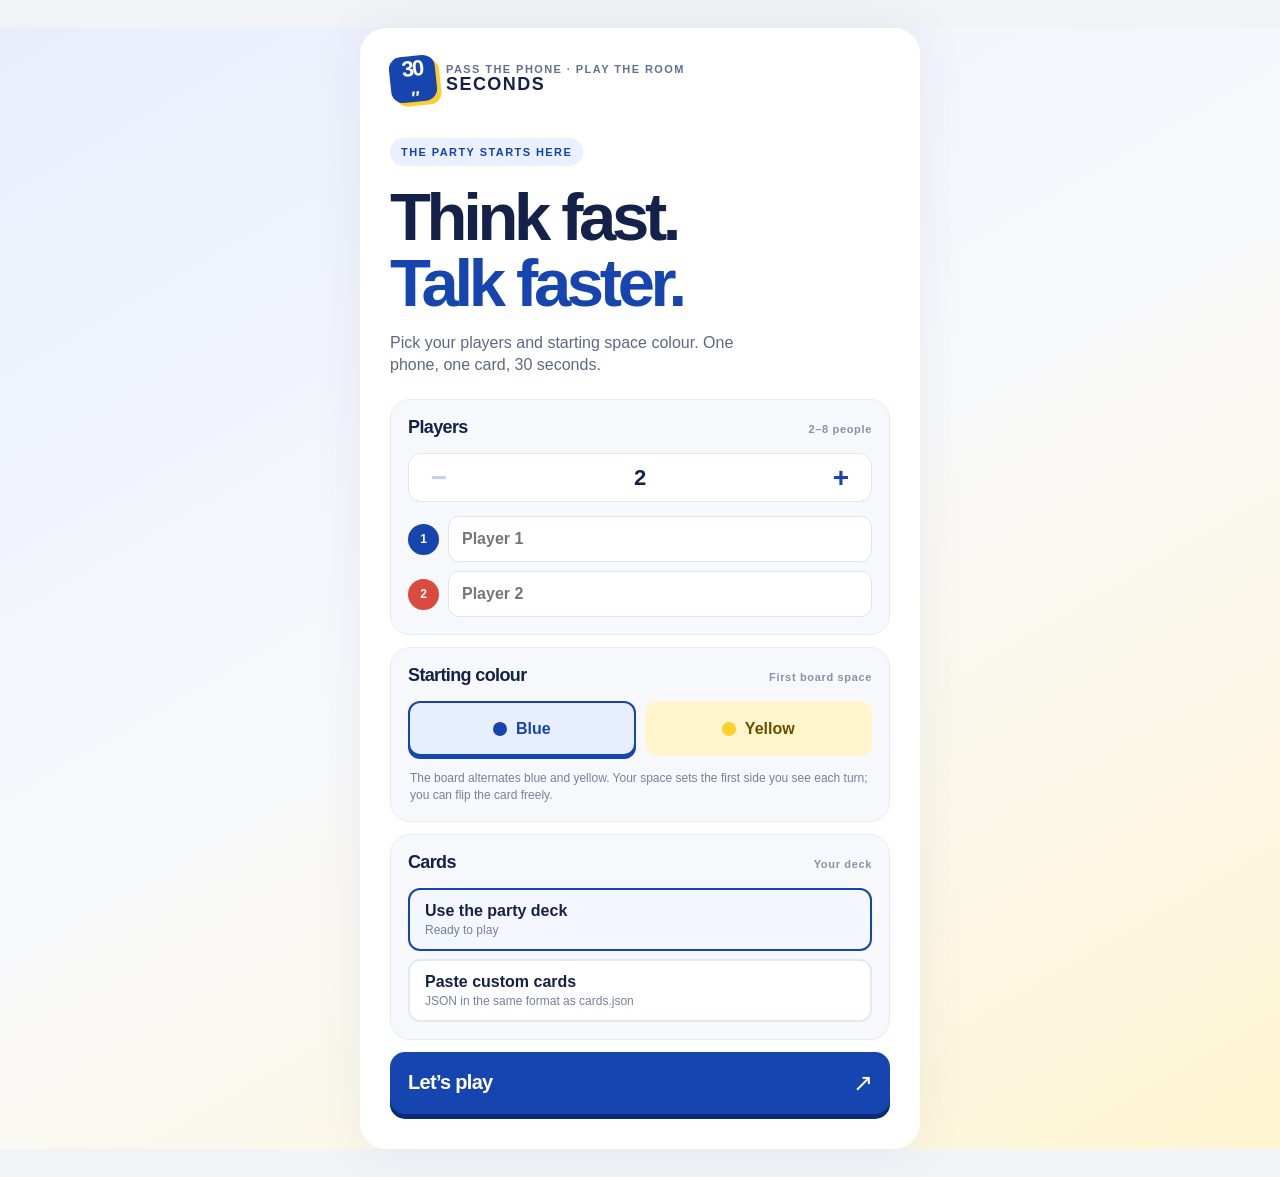
==== 30-seconds/index.html @ 27712582 "30 seconds" ====
<!doctype html>
<html lang="en">
<head>
  <meta charset="utf-8">
  <meta name="viewport" content="width=device-width, initial-scale=1, viewport-fit=cover">
  <meta name="theme-color" content="#113a8f">
  <meta name="description" content="A fast, pass-the-phone 30 Seconds party game.">
  <title>30 Seconds · Party Game</title>
  <link rel="stylesheet" href="styles.css">
  <script src="app.js" defer></script>
</head>
<body>
  <main class="app" id="app">
    <header class="masthead">
      <div class="brand-mark" aria-hidden="true">30<span>″</span></div>
      <div><div class="eyebrow">PASS THE PHONE · PLAY THE ROOM</div><div class="brand-name">SECONDS</div></div>
    </header>

    <section class="screen" id="setup-screen" aria-labelledby="setup-title">
      <div class="hero">
        <span class="pill">THE PARTY STARTS HERE</span>
        <h1 id="setup-title">Think fast.<br><em>Talk faster.</em></h1>
        <p>Pick your players and starting space colour. One phone, one card, 30 seconds.</p>
      </div>
      <form id="setup-form" novalidate>
        <div class="panel">
          <div class="section-heading"><h2>Players</h2><span>2–8 people</span></div>
          <div class="stepper" aria-label="Number of players">
            <button class="stepper-button" type="button" id="remove-player" aria-label="Remove a player">−</button>
            <output id="player-count" aria-live="polite">2</output>
            <button class="stepper-button" type="button" id="add-player" aria-label="Add a player">+</button>
          </div>
          <div id="player-fields" class="player-fields"></div>
        </div>
        <div class="panel">
          <div class="section-heading"><h2>Starting colour</h2><span>First board space</span></div>
          <div class="choice-row colour-options">
            <label class="choice choice-blue"><input type="radio" name="colour" value="blue" checked><span><i aria-hidden="true"></i>Blue</span></label>
            <label class="choice choice-yellow"><input type="radio" name="colour" value="yellow"><span><i aria-hidden="true"></i>Yellow</span></label>
          </div>
          <p class="setup-hint">The board alternates blue and yellow. Your space sets the first side you see each turn; you can flip the card freely.</p>
        </div>
        <div class="panel">
          <div class="section-heading"><h2>Cards</h2><span>Your deck</span></div>
          <div class="source-options">
            <label class="source-choice"><input type="radio" name="card-source" value="default" checked><span>Use the party deck<small>Ready to play</small></span></label>
            <label class="source-choice"><input type="radio" name="card-source" value="custom"><span>Paste custom cards<small>JSON in the same format as cards.json</small></span></label>
          </div>
          <div id="custom-cards-wrap" class="custom-cards" hidden>
            <label for="custom-cards">Custom cards JSON</label>
            <textarea id="custom-cards" spellcheck="false" autocapitalize="off" autocomplete="off" placeholder='{"cards":[{"blue":["Prompt 1","Prompt 2","Prompt 3","Prompt 4","Prompt 5"],"yellow":["Prompt 1","Prompt 2","Prompt 3","Prompt 4","Prompt 5"]}]}'></textarea>
            <p>Each card needs five Blue prompts and five Yellow prompts. This stays in your browser for this session.</p>
          </div>
        </div>
        <p class="error-message" id="setup-error" role="alert" hidden></p>
        <button type="submit" class="button button-primary" id="start-game">Let’s play <span aria-hidden="true">↗</span></button>
      </form>
    </section>

    <section class="screen reveal-screen" id="reveal-screen" aria-labelledby="reveal-title" hidden>
      <div class="reveal-confetti" aria-hidden="true">✦ &nbsp; ✷ &nbsp; ✦</div>
      <span class="pill">FIRST UP</span>
      <h1 id="reveal-title"><span id="starter-name"></span><br><em>goes first!</em></h1>
      <p>Pass the phone to them and get ready.</p>
      <button type="button" class="button button-primary" id="show-board">Show the board <span aria-hidden="true">→</span></button>
    </section>

    <section class="screen" id="board-screen" aria-labelledby="board-title" hidden>
      <div class="screen-top"><span class="pill">THE RACE IS ON</span><span id="turn-counter" class="turn-counter"></span></div>
      <h1 id="board-title" class="screen-title">The board<span class="dot">.</span></h1>
      <div id="player-legend" class="player-legend"></div>
      <div class="board-wrap"><div id="board" class="board" aria-label="Game board"></div></div>
      <div class="turn-panel" id="turn-panel">
        <div class="turn-label" id="turn-label">UP NEXT</div>
        <h2 id="turn-player"></h2>
        <p id="turn-detail"></p>
        <button type="button" class="button button-primary" id="board-action"></button>
      </div>
    </section>

    <section class="screen round-screen" id="round-screen" aria-labelledby="round-title" hidden>
      <div class="round-header"><div><span class="eyebrow">NOW PLAYING</span><h1 id="round-title"></h1></div><div class="timer" id="timer" role="timer" aria-label="Seconds remaining">30</div></div>
      <div class="timer-track"><div id="timer-progress"></div></div>
      <div class="game-card" id="game-card"><div class="card-top"><span id="card-colour"></span><span>30 SECONDS <b>✦</b></span></div><ol id="prompts"></ol><div class="card-bottom">SAY IT · GUESS IT · KEEP GOING</div></div>
      <div class="deck-note">ONE CARD · BOTH SIDES · 30 SECONDS</div>
      <button type="button" class="button button-primary" id="flip-card">Flip card ↻</button>
    </section>

    <section class="screen score-screen" id="score-screen" aria-labelledby="score-title" hidden>
      <div class="time-up">TIME’S UP!</div>
      <span class="pill">NICE WORK, <span id="score-player-label"></span></span>
      <h1 id="score-title">How many did<br>you get <em>correct?</em></h1>
      <p>Review both sides, then count your correct answers out of 10.</p>
      <div id="score-review" class="score-review" aria-label="Card used this turn"></div>
      <div id="score-buttons" class="score-buttons" aria-label="Correct answers"></div>
    </section>

    <section class="screen winner-screen" id="winner-screen" aria-labelledby="winner-title" hidden>
      <div class="trophy" aria-hidden="true">★</div>
      <span class="pill">WE HAVE A WINNER</span>
      <h1 id="winner-title"><span id="winner-name"></span><br><em>wins!</em></h1>
      <p>They made it to the finish line.</p>
      <div id="final-legend" class="player-legend"></div>
      <div class="board-wrap"><div id="final-board" class="board" aria-label="Final game board"></div></div>
      <div class="winner-actions"><button type="button" class="button button-primary" id="play-again">Play again ↗</button><button type="button" class="button button-secondary" id="new-game">New game</button></div>
    </section>
  </main>
</body>
</html>
---- 30-seconds/styles.css ----
:root{font-family:Arial,Helvetica,sans-serif;color:#14224a;background:#f1f3f7;font-synthesis:none}
*{box-sizing:border-box}html{min-height:100%}body{margin:0;min-height:100vh;background:linear-gradient(150deg,#e8eefc 0%,#f8f9fc 48%,#fff5d2 100%)}button,input,textarea{font:inherit}button{cursor:pointer}button:disabled{cursor:not-allowed;opacity:.55}[hidden]{display:none!important}
.app{width:min(100%,560px);min-height:100vh;margin:auto;padding:18px 18px max(28px,env(safe-area-inset-bottom));background:#fff;box-shadow:0 0 55px #14224a0f}.masthead{display:flex;align-items:center;gap:10px;padding:2px 0 24px}.brand-mark{width:46px;height:46px;display:grid;place-items:center;border-radius:12px;background:#1745af;color:#fff;font-size:22px;font-weight:1000;letter-spacing:-2px;transform:rotate(-6deg);box-shadow:4px 4px 0 #ffcd2e}.brand-mark span{font-size:18px;align-self:start;margin-top:6px}.eyebrow,.brand-name,.pill,.section-heading span,.turn-label,.turn-counter,.card-top,.card-bottom,.time-up{font-size:11px;font-weight:900;letter-spacing:.13em}.eyebrow{color:#627193}.brand-name{font-size:18px;letter-spacing:.08em;line-height:1.1}.screen{animation:arrive .26s ease both}@keyframes arrive{from{opacity:0;transform:translateY(8px)}to{opacity:1;transform:translateY(0)}}.pill{display:inline-flex;align-items:center;border-radius:100px;padding:8px 11px;color:#1343aa;background:#eaf0ff}.hero{padding:8px 0 22px}.hero h1,.reveal-screen h1,.score-screen h1,.winner-screen h1{font-size:clamp(43px,10.6vw,67px);line-height:.99;letter-spacing:-.065em;margin:18px 0 15px;font-weight:1000}.hero h1 em,.reveal-screen h1 em,.score-screen h1 em,.winner-screen h1 em{color:#1745af;font-style:normal}.hero p,.reveal-screen p,.score-screen p,.winner-screen p{max-width:365px;font-size:16px;line-height:1.42;color:#5c6882;margin:0}.panel{background:#f7f8fc;border:1px solid #e7eaf2;border-radius:20px;padding:17px;margin-bottom:12px}.section-heading{display:flex;align-items:baseline;justify-content:space-between;margin-bottom:15px;gap:8px}.section-heading h2{font-size:18px;letter-spacing:-.035em;margin:0}.section-heading span{color:#8791a7;letter-spacing:.06em}.stepper{height:49px;display:flex;align-items:center;justify-content:space-between;background:#fff;border:1px solid #e2e6f1;border-radius:13px;overflow:hidden;margin-bottom:14px}.stepper output{font-size:22px;font-weight:900}.stepper-button{height:100%;width:60px;border:0;background:transparent;color:#1745af;font-size:28px;font-weight:600}.stepper-button:disabled{opacity:.25}.player-fields{display:grid;gap:9px}.player-field{display:flex;align-items:center;gap:9px}.player-index{width:31px;height:31px;flex:none;display:grid;place-items:center;border-radius:50%;color:#fff;font-size:12px;font-weight:900;background:var(--marker)}.player-field input{min-width:0;width:100%;height:46px;padding:0 13px;border:1px solid #dfe4ee;border-radius:11px;background:#fff;color:#14224a;font-size:16px;font-weight:700;outline:none}.player-field input:focus,.custom-cards textarea:focus{border-color:#1745af;box-shadow:0 0 0 3px #1745af20}.choice-row{display:grid;grid-template-columns:1fr 1fr;gap:9px}.choice,.source-choice{position:relative;display:block}.choice input,.source-choice input{position:absolute;opacity:0;width:1px;height:1px}.choice span{height:55px;display:flex;align-items:center;justify-content:center;gap:9px;border-radius:12px;border:2px solid transparent;font-weight:900}.choice i{width:14px;height:14px;border-radius:50%}.choice-blue span{background:#e7efff;color:#1745af}.choice-blue i{background:#1745af}.choice-yellow span{background:#fff5cc;color:#665000}.choice-yellow i{background:#ffcf27}.choice input:checked+span{border-color:currentColor;box-shadow:0 3px 0 currentColor}.source-options{display:grid;gap:8px}.source-choice span{display:block;padding:12px 15px;background:#fff;border:2px solid #e5e8f0;border-radius:12px;font-weight:800}.source-choice small{display:block;color:#75819a;font-weight:500;font-size:12px;margin-top:3px}.source-choice input:checked+span{border-color:#1745af;background:#f4f7ff}.custom-cards{margin-top:16px}.custom-cards label{display:block;font-size:13px;font-weight:900;margin-bottom:8px}.custom-cards textarea{display:block;width:100%;min-height:190px;padding:12px;border:1px solid #dfe4ee;border-radius:12px;resize:vertical;background:#fff;color:#14224a;font-family:Consolas,monospace;font-size:13px;line-height:1.45;outline:none}.custom-cards p{font-size:12px;line-height:1.4;color:#75819a;margin:8px 0 0}.error-message{padding:12px 14px;border-radius:11px;color:#a12b36;background:#fff0f0;border:1px solid #f5c9cd;font-size:14px;font-weight:700}.button{width:100%;min-height:62px;border:0;border-radius:15px;padding:13px 18px;font-size:20px;font-weight:900;letter-spacing:-.035em;transition:transform .12s,box-shadow .12s;touch-action:manipulation}.button:active{transform:translateY(3px);box-shadow:none}.button-primary{display:flex;align-items:center;justify-content:space-between;background:#1745af;color:#fff;box-shadow:0 5px 0 #0a2b75}.button-primary span{font-size:24px}.button-secondary{background:#ecf0f8;color:#1745af}.reveal-screen,.winner-screen{text-align:center;padding-top:32px}.reveal-screen h1,.winner-screen h1{overflow-wrap:anywhere}.reveal-screen p,.winner-screen p{margin:0 auto 32px}.reveal-confetti{font-size:40px;color:#ffcb28;letter-spacing:6px;margin:35px 0 28px}.screen-top{display:flex;justify-content:space-between;align-items:center}.turn-counter{color:#7b88a0}.screen-title{font-size:40px;letter-spacing:-.055em;margin:13px 0 15px}.dot{color:#ffca28}.player-legend{display:flex;flex-wrap:wrap;gap:7px;margin:0 0 16px}.legend-item{display:flex;align-items:center;gap:6px;border:1px solid #e1e6ef;border-radius:100px;padding:5px 9px 5px 5px;background:#fff;font-size:12px;font-weight:800;max-width:100%}.legend-item.current{border-color:#1745af;background:#ecf2ff}.legend-item .player-index{width:22px;height:22px;font-size:10px}.legend-item strong{overflow:hidden;text-overflow:ellipsis;white-space:nowrap;max-width:115px}.board-wrap{padding:10px;background:#e8edf8;border-radius:18px;box-shadow:inset 0 2px 5px #102d5b12}.board{display:grid;grid-template-columns:repeat(4,minmax(0,1fr));gap:6px}.space{min-width:0;min-height:58px;padding:5px 3px;border-radius:10px;background:#fff;display:flex;flex-direction:column;align-items:center;justify-content:center;gap:3px;border:1px solid #dbe2ee}.space:nth-child(8n+2),.space:nth-child(8n+7){background:#fff9e3}.space.start{background:#e8f0ff}.space.finish{background:#fff0a6;border-color:#e9c94c}.space-label{font-size:11px;font-weight:900;color:#8490a5;line-height:1}.space.finish .space-label{color:#765800}.markers{display:flex;justify-content:center;align-items:center;flex-wrap:wrap;gap:2px;min-height:20px}.marker{width:19px;height:19px;border-radius:50%;display:grid;place-items:center;background:var(--marker);color:#fff;font-size:10px;font-weight:900;border:2px solid #fff;box-shadow:0 1px 3px #12213a55}.marker.active{outline:2px solid #14224a}.turn-panel{margin-top:16px;padding:18px;border-radius:18px;background:#142e70;color:#fff;box-shadow:0 7px 0 #0a2054}.turn-label{color:#ffdb4b}.turn-panel h2{font-size:29px;letter-spacing:-.045em;line-height:1.05;margin:8px 0;overflow-wrap:anywhere}.turn-panel p{margin:0 0 18px;color:#c7d6f9;font-size:14px}.turn-panel .button-primary{background:#ffcf28;color:#16234a;box-shadow:0 5px 0 #bb9310}.round-screen{min-height:calc(100vh - 95px);display:flex;flex-direction:column}.round-header{display:flex;justify-content:space-between;align-items:center;gap:14px}.round-header h1{font-size:30px;letter-spacing:-.05em;line-height:1.1;margin:4px 0 0;overflow-wrap:anywhere}.timer{flex:none;width:88px;height:88px;border-radius:50%;display:grid;place-items:center;background:#1745af;color:#fff;border:7px solid #d9e6ff;font-size:42px;font-weight:1000;letter-spacing:-.07em;font-variant-numeric:tabular-nums}.timer.urgent{background:#d63841;border-color:#ffe1e2}.timer-track{height:8px;margin:14px 0 17px;border-radius:99px;background:#e6eaf2;overflow:hidden}.timer-track div{height:100%;width:100%;background:#ffce29;transform-origin:left;transition:width .1s linear}.game-card{flex:1;min-height:430px;display:flex;flex-direction:column;padding:22px;border-radius:24px;background:#1745af;color:#fff;box-shadow:0 10px 0 #0d2d7a,0 15px 25px #11275b26;overflow:hidden;position:relative}.game-card:before,.game-card:after{content:"";position:absolute;border:2px solid #ffffff19;border-radius:50%;width:240px;height:240px;pointer-events:none}.game-card:before{right:-110px;top:-130px}.game-card:after{left:-150px;bottom:-140px}.game-card.yellow{background:#ffcd27;color:#1f2850;box-shadow:0 10px 0 #d4a91c,0 15px 25px #715c1626}.card-top{display:flex;justify-content:space-between;gap:8px;position:relative;z-index:1}.card-top b{color:#ffd12f}.game-card.yellow .card-top b{color:#1745af}.game-card ol{list-style:none;counter-reset:clue;display:flex;flex:1;flex-direction:column;justify-content:space-evenly;margin:14px 0 10px;padding:0;position:relative;z-index:1}.game-card li{counter-increment:clue;display:flex;align-items:center;gap:13px;padding:8px 0;border-bottom:1px solid #ffffff35;font-size:clamp(19px,5vw,28px);font-weight:900;letter-spacing:-.035em;line-height:1.12;overflow-wrap:anywhere}.game-card.yellow li{border-color:#23315b2b}.game-card li:before{content:counter(clue,decimal-leading-zero);width:29px;flex:none;font-size:13px;letter-spacing:0;opacity:.65}.card-bottom{position:relative;z-index:1;opacity:.62;text-align:center}.deck-note{text-align:center;min-height:26px;margin:20px 0 4px;color:#75819a;font-size:12px;font-weight:700}.round-screen>.button{margin-top:auto}.score-screen{padding-top:18px}.time-up{font-size:32px;letter-spacing:-.04em;color:#d63841;margin-bottom:24px;transform:rotate(-3deg)}.score-screen h1{font-size:clamp(39px,9vw,58px)}.score-screen p{margin-bottom:25px}.score-buttons{display:grid;grid-template-columns:repeat(3,1fr);gap:10px}.score-buttons button{height:93px;border:2px solid #dfe5f2;border-radius:17px;background:#f7f9ff;color:#1745af;font-size:41px;font-weight:1000;box-shadow:0 5px 0 #dfe5f2;touch-action:manipulation}.score-buttons button:active{transform:translateY(5px);box-shadow:none}.trophy{width:93px;height:93px;display:grid;place-items:center;margin:8px auto 24px;background:#ffcf29;color:#1745af;border-radius:24px;font-size:70px;transform:rotate(-8deg);box-shadow:7px 7px 0 #e3b52a}.winner-screen .player-legend{justify-content:center}.winner-actions{display:grid;gap:10px;margin-top:20px}.winner-actions .button-primary{justify-content:center}
input:focus-visible,button:focus-visible,textarea:focus-visible{outline:3px solid #ffba08;outline-offset:3px}
@media(max-width:380px){.app{padding-inline:13px}.board{gap:4px}.space{min-height:53px}.game-card{padding:18px;min-height:390px}.game-card li{font-size:19px}.timer{width:76px;height:76px;font-size:36px}}
@media(min-width:700px){.app{margin:28px auto;min-height:calc(100vh - 56px);border-radius:26px;padding:26px 30px 35px}.masthead{padding-bottom:28px}}
@media(prefers-reduced-motion:reduce){.screen{animation:none}.button,.timer-track div{transition:none}}
.in-round .masthead{display:none}
.round-screen{min-height:calc(100svh - 42px)}
.game-card{min-height:max(330px,55svh)}
.setup-hint{margin:14px 2px 0;color:#75819a;font-size:12px;line-height:1.4}
.space.blue{background:#e7efff;border-color:#cbdafb}
.space.yellow{background:#fff3bc;border-color:#f0df92}
.space.blue .space-label{color:#1745af}
.space.yellow .space-label{color:#685200}
.space.finish{background:#ffdc59;border-color:#d4aa22}
.score-review{display:grid;grid-template-columns:repeat(2,minmax(0,1fr));gap:9px;margin:17px 0 25px;text-align:left}
.review-face{min-width:0;padding:13px 12px;border-radius:14px}
.review-face.blue{background:#e8f0ff;color:#1745af}
.review-face.yellow{background:#fff2b8;color:#463a0b}
.review-face h2{font-size:13px;text-transform:uppercase;letter-spacing:.08em;margin:0 0 8px}
.review-face ol{margin:0;padding-left:20px}
.review-face li{padding:4px 0;font-size:14px;line-height:1.22;font-weight:700;overflow-wrap:anywhere}
.score-screen p{margin-bottom:0}
.score-buttons{grid-template-columns:repeat(4,1fr)}
.score-buttons button{height:72px;font-size:30px}
@media(max-width:380px){.review-face{padding:11px 8px}.review-face li{font-size:13px}}
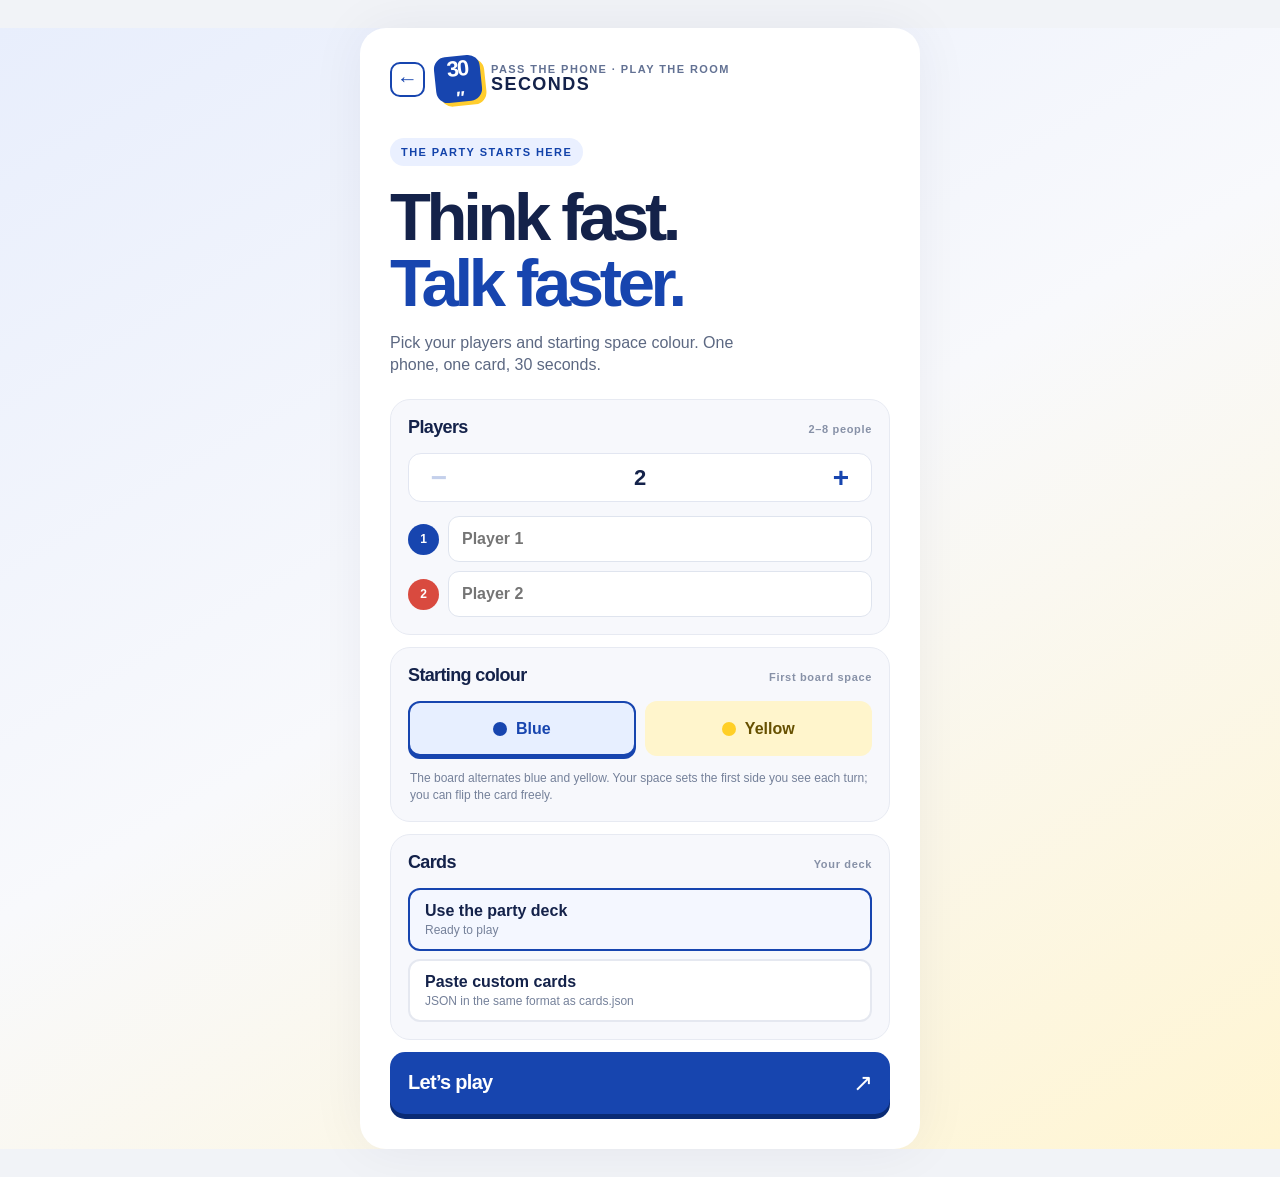
==== commit f7dd45af: "blnk" ====
--- a/30-seconds/index.html
+++ b/30-seconds/index.html
@@ -12,6 +12,7 @@
 <body>
   <main class="app" id="app">
     <header class="masthead">
+      <a class="home-link" href="../index.html" aria-label="All games">←</a>
       <div class="brand-mark" aria-hidden="true">30<span>″</span></div>
       <div><div class="eyebrow">PASS THE PHONE · PLAY THE ROOM</div><div class="brand-name">SECONDS</div></div>
     </header>
@@ -79,7 +80,7 @@
     </section>
 
     <section class="screen round-screen" id="round-screen" aria-labelledby="round-title" hidden>
-      <div class="round-header"><div><span class="eyebrow">NOW PLAYING</span><h1 id="round-title"></h1></div><div class="timer" id="timer" role="timer" aria-label="Seconds remaining">30</div></div>
+      <div class="round-header"><a class="round-home-link" href="../index.html" aria-label="All games">←</a><div class="round-player"><span class="eyebrow">NOW PLAYING</span><h1 id="round-title"></h1></div><div class="timer" id="timer" role="timer" aria-label="Seconds remaining">30</div></div>
       <div class="timer-track"><div id="timer-progress"></div></div>
       <div class="game-card" id="game-card"><div class="card-top"><span id="card-colour"></span><span>30 SECONDS <b>✦</b></span></div><ol id="prompts"></ol><div class="card-bottom">SAY IT · GUESS IT · KEEP GOING</div></div>
       <div class="deck-note">ONE CARD · BOTH SIDES · 30 SECONDS</div>
--- a/30-seconds/styles.css
+++ b/30-seconds/styles.css
@@ -8,6 +8,10 @@
 .in-round .masthead{display:none}
 .round-screen{min-height:calc(100svh - 42px)}
 .game-card{min-height:max(330px,55svh)}
+.home-link,.round-home-link{flex:none;width:35px;height:35px;display:grid;place-items:center;border:2px solid #1745af;border-radius:10px;color:#1745af;background:#fff;text-decoration:none;font-size:21px;font-weight:900}
+.round-player{flex:1;min-width:0}
+.round-home-link{align-self:flex-start;margin-top:4px}
+.home-link:focus-visible,.round-home-link:focus-visible{outline:3px solid #ffba08;outline-offset:3px}
 .setup-hint{margin:14px 2px 0;color:#75819a;font-size:12px;line-height:1.4}
 .space.blue{background:#e7efff;border-color:#cbdafb}
 .space.yellow{background:#fff3bc;border-color:#f0df92}
